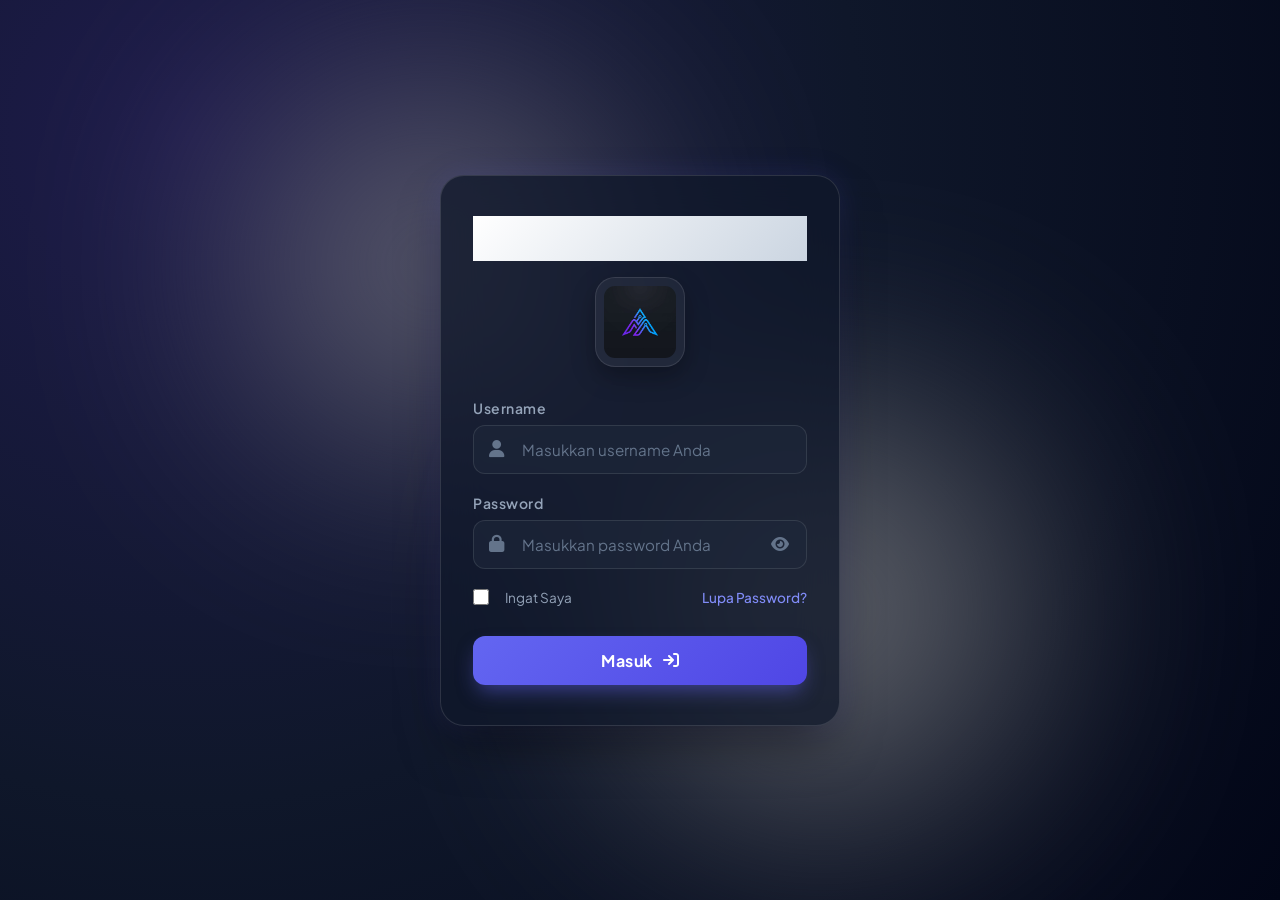
==== index.html @ 8e477de0 "add file" ====
<!DOCTYPE html>
<html lang="id">

<head>
    <meta charset="UTF-8">
    <meta name="viewport" content="width=device-width, initial-scale=1.0">
    <title>Halaman Login</title>
    <link rel="stylesheet" href="style.css">
    <!-- Google Fonts -->
    <link rel="preconnect" href="https://fonts.googleapis.com">
    <link rel="preconnect" href="https://fonts.gstatic.com" crossorigin>
    <link href="https://fonts.googleapis.com/css2?family=Plus+Jakarta+Sans:wght@400;500;600;700;800&display=swap"
        rel="stylesheet">
    <!-- Font Awesome Icons -->
    <link rel="stylesheet" href="https://cdnjs.cloudflare.com/ajax/libs/font-awesome/6.4.0/css/all.min.css">
</head>

<body>
    <div class="login-wrapper">
        <div class="login-card">
            <!-- Header Section -->
            <div class="login-header">
                <h1 class="login-title">LOGIN</h1>
                <!-- Task 4: Script / Image tag to add logo right below the word "LOGIN" -->
                <div class="logo-container">
                    <img src="Asset/logo.png" alt="Logo" id="logo" class="logo-img">
                </div>
            </div>

            <!-- Form Section -->
            <form action="#" method="POST" class="login-form" id="loginForm">
                <!-- Username Input (Task 1: required) -->
                <div class="input-group">
                    <label for="username">Username</label>
                    <div class="input-wrapper">
                        <i class="fa-solid fa-user input-icon"></i>
                        <input type="text" id="username" name="username" placeholder="Masukkan username Anda" required
                            autocomplete="username">
                    </div>
                </div>

                <!-- Password Input (Task 1: required) -->
                <div class="input-group">
                    <label for="password">Password</label>
                    <div class="input-wrapper">
                        <i class="fa-solid fa-lock input-icon"></i>
                        <input type="password" id="password" name="password" placeholder="Masukkan password Anda"
                            required autocomplete="current-password">
                        <button type="button" class="toggle-password" id="togglePassword" aria-label="Lihat password">
                            <i class="fa-solid fa-eye" id="eyeIcon"></i>
                        </button>
                    </div>
                </div>

                <!-- Form Options -->
                <div class="form-options">
                    <label class="remember-me">
                        <input type="checkbox" id="remember">
                        <span class="checkmark"></span>
                        Ingat Saya
                    </label>
                    <a href="#" class="forgot-password">Lupa Password?</a>
                </div>

                <!-- Submit Button -->
                <button type="submit" class="btn-submit">
                    <span>Masuk</span>
                    <i class="fa-solid fa-arrow-right-to-bracket"></i>
                </button>
            </form>
        </div>
    </div>

    <script>
        // Toggle Password Visibility
        const togglePassword = document.getElementById('togglePassword');
        const passwordInput = document.getElementById('password');
        const eyeIcon = document.getElementById('eyeIcon');

        if (togglePassword && passwordInput && eyeIcon) {
            togglePassword.addEventListener('click', function () {
                const type = passwordInput.getAttribute('type') === 'password' ? 'text' : 'password';
                passwordInput.setAttribute('type', type);
                eyeIcon.classList.toggle('fa-eye');
                eyeIcon.classList.toggle('fa-eye-slash');
            });
        }

        // Form Submit Handler Demo
        document.getElementById('loginForm').addEventListener('submit', function (e) {
            e.preventDefault();
            const username = document.getElementById('username').value;
            alert('Login Berhasil! Selamat datang, ' + username);
        });
    </script>
</body>

</html>
---- style.css ----
* {
    margin: 0;
    padding: 0;
    box-sizing: border-box;
    font-family: 'Plus Jakarta Sans', -apple-system, BlinkMacSystemFont, sans-serif;
}

body {
    min-height: 100vh;
    display: flex;
    justify-content: center;
    align-items: center;
    background: radial-gradient(circle at 15% 15%, #1e1b4b 0%, #0f172a 50%, #020617 100%);
    overflow-x: hidden;
    position: relative;
    color: #f8fafc;
}

/* Background animated glow orbs */
body::before,
body::after {
    content: '';
    position: absolute;
    border-radius: 50%;
    filter: blur(120px);
    z-index: 0;
    opacity: 0.6;
    animation: floatOrb 10s ease-in-out infinite alternate;
}

body::before {
    width: 350px;
    height: 350px;
    background: #949494;
    top: 10%;
    left: 20%;
}

body::after {
    width: 400px;
    height: 400px;
    background: #9e9e9e;
    bottom: 10%;
    right: 20%;
    animation-delay: -5s;
}

@keyframes floatOrb {
    0% {
        transform: translate(0, 0) scale(1);
    }

    100% {
        transform: translate(30px, -40px) scale(1.1);
    }
}

.login-wrapper {
    position: relative;
    z-index: 1;
    width: 100%;
    max-width: 440px;
    padding: 20px;
}

.login-card {
    background: rgba(15, 23, 42, 0.75);
    backdrop-filter: blur(20px);
    -webkit-backdrop-filter: blur(20px);
    border: 1px solid rgba(255, 255, 255, 0.12);
    border-radius: 24px;
    padding: 40px 32px;
    box-shadow: 0 25px 50px -12px rgba(0, 0, 0, 0.5),
        0 0 30px rgba(99, 102, 241, 0.15);
    transition: transform 0.3s ease, box-shadow 0.3s ease;
}

.login-card:hover {
    border-color: rgba(99, 102, 241, 0.3);
    box-shadow: 0 30px 60px -12px rgba(0, 0, 0, 0.6),
        0 0 40px rgba(99, 102, 241, 0.25);
}

/* Header Section */
.login-header {
    text-align: center;
    margin-bottom: 32px;
}

.login-title {
    font-size: 2.2rem;
    font-weight: 800;
    letter-spacing: 2px;
    background: linear-gradient(135deg, #ffffff 0%, #cbd5e1 100%);
    /* -webkit-background-clip: text; */
    -webkit-text-fill-color: transparent;
    margin-bottom: 16px;
    text-transform: uppercase;
}

/* Logo container & image */
.logo-container {
    display: flex;
    justify-content: center;
    align-items: center;
    margin-top: 8px;
}

.logo-img {
    width: 90px;
    height: 90px;
    object-fit: contain;
    border-radius: 20px;
    padding: 8px;
    background: rgba(255, 255, 255, 0.05);
    border: 1px solid rgba(255, 255, 255, 0.1);
    box-shadow: 0 10px 25px rgba(0, 0, 0, 0.3);
    transition: transform 0.4s cubic-bezier(0.34, 1.56, 0.64, 1), border-color 0.3s;
}

.logo-img:hover {
    transform: scale(1.08) rotate(2deg);
    border-color: rgba(99, 102, 241, 0.5);
}

/* Form Styles */
.login-form {
    display: flex;
    flex-direction: column;
    gap: 20px;
}

.input-group {
    display: flex;
    flex-direction: column;
    gap: 8px;
}

.input-group label {
    font-size: 0.875rem;
    font-weight: 600;
    color: #94a3b8;
    letter-spacing: 0.5px;
}

.input-wrapper {
    position: relative;
    display: flex;
    align-items: center;
}

.input-icon {
    position: absolute;
    left: 16px;
    color: #64748b;
    font-size: 1.1rem;
    transition: color 0.3s ease;
}

.input-wrapper input {
    width: 100%;
    padding: 14px 16px 14px 48px;
    background: rgba(30, 41, 59, 0.6);
    border: 1.5px solid rgba(255, 255, 255, 0.1);
    border-radius: 12px;
    color: #f8fafc;
    font-size: 0.95rem;
    outline: none;
    transition: all 0.3s ease;
}

.input-wrapper input::placeholder {
    color: #64748b;
}

.input-wrapper input:focus {
    background: rgba(30, 41, 59, 0.9);
    border-color: #6366f1;
    box-shadow: 0 0 0 4px rgba(99, 102, 241, 0.2);
}

.input-wrapper input:focus+.input-icon,
.input-wrapper input:focus~.input-icon {
    color: #818cf8;
}

.toggle-password {
    position: absolute;
    right: 14px;
    background: none;
    border: none;
    color: #64748b;
    cursor: pointer;
    font-size: 1rem;
    padding: 4px;
    display: flex;
    align-items: center;
    justify-content: center;
    transition: color 0.3s ease;
}

.toggle-password:hover {
    color: #818cf8;
}

/* Options (Remember & Forgot) */
.form-options {
    display: flex;
    justify-content: space-between;
    align-items: center;
    font-size: 0.85rem;
}

.remember-me {
    display: flex;
    align-items: center;
    gap: 8px;
    color: #94a3b8;
    cursor: pointer;
    user-select: none;
}

.remember-me input[type="checkbox"] {
    accent-color: #6366f1;
    width: 16px;
    height: 16px;
    cursor: pointer;
}

.forgot-password {
    color: #818cf8;
    text-decoration: none;
    font-weight: 500;
    transition: color 0.3s ease;
}

.forgot-password:hover {
    color: #a5b4fc;
    text-decoration: underline;
}

/* Submit Button */
.btn-submit {
    width: 100%;
    padding: 14px;
    margin-top: 10px;
    background: linear-gradient(135deg, #6366f1 0%, #4f46e5 100%);
    border: none;
    border-radius: 12px;
    color: #ffffff;
    font-size: 1rem;
    font-weight: 700;
    letter-spacing: 0.5px;
    cursor: pointer;
    display: flex;
    justify-content: center;
    align-items: center;
    gap: 10px;
    box-shadow: 0 10px 20px -5px rgba(99, 102, 241, 0.5);
    transition: all 0.3s cubic-bezier(0.34, 1.56, 0.64, 1);
}

.btn-submit:hover {
    background: linear-gradient(135deg, #4f46e5 0%, #4338ca 100%);
    transform: translateY(-2px);
    box-shadow: 0 15px 25px -5px rgba(99, 102, 241, 0.6);
}

.btn-submit:active {
    transform: translateY(0);
}
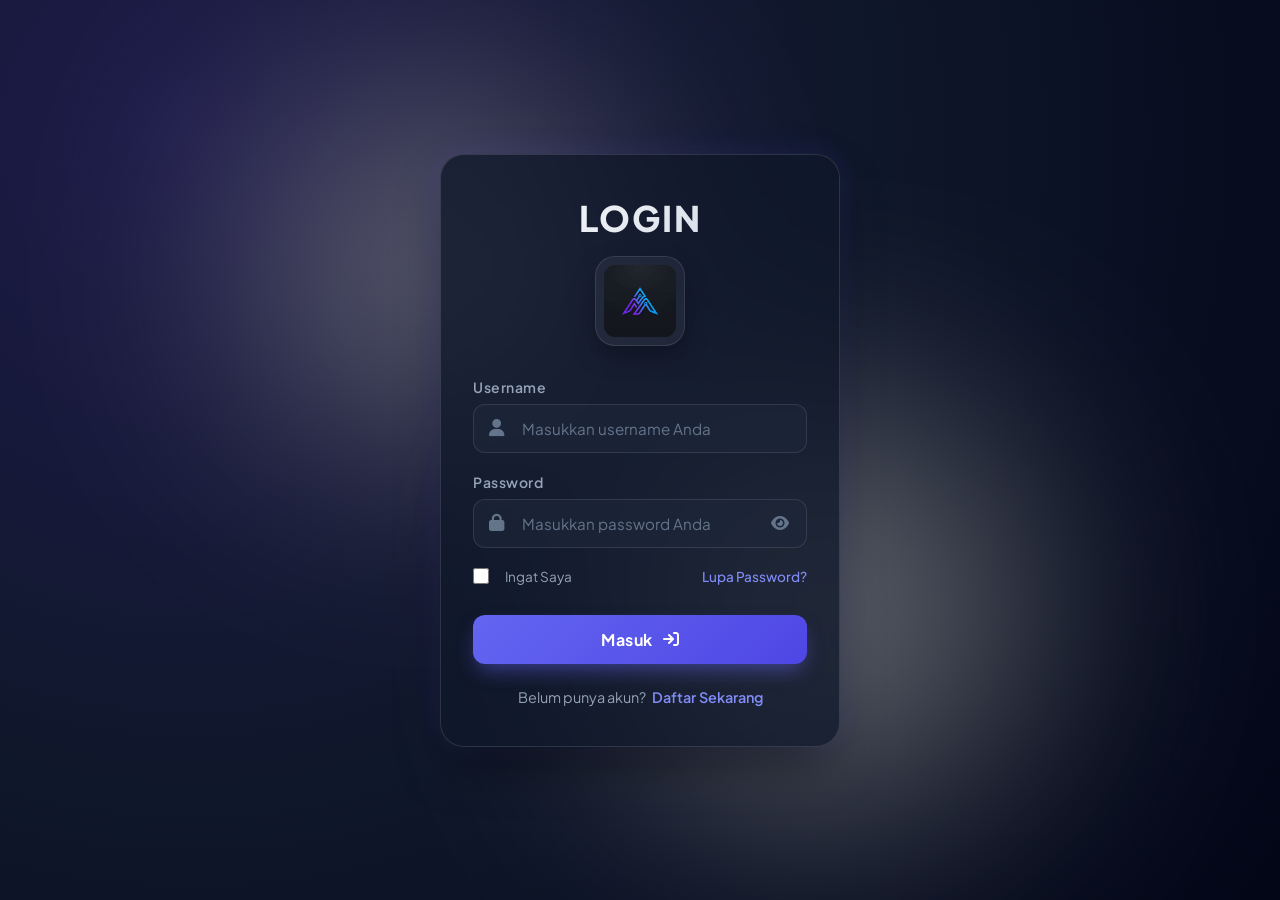
==== commit bc4c7579: "update" ====
--- a/index.html
+++ b/index.html
@@ -68,6 +68,11 @@
                     <i class="fa-solid fa-arrow-right-to-bracket"></i>
                 </button>
             </form>
+
+            <!-- Bottom Redirect Link -->
+            <div class="form-footer">
+                <p>Belum punya akun? <a href="register.html" class="link-redirect">Daftar Sekarang</a></p>
+            </div>
         </div>
     </div>
 
--- a/style.css
+++ b/style.css
@@ -92,7 +92,7 @@
     font-weight: 800;
     letter-spacing: 2px;
     background: linear-gradient(135deg, #ffffff 0%, #cbd5e1 100%);
-    /* -webkit-background-clip: text; */
+    -webkit-background-clip: text;
     -webkit-text-fill-color: transparent;
     margin-bottom: 16px;
     text-transform: uppercase;
@@ -268,4 +268,164 @@
 
 .btn-submit:active {
     transform: translateY(0);
+}
+
+/* Register Page & Grid Layout */
+.register-wrapper {
+    position: relative;
+    z-index: 1;
+    width: 100%;
+    max-width: 720px;
+    padding: 20px;
+}
+
+.form-grid {
+    display: grid;
+    grid-template-columns: repeat(2, 1fr);
+    gap: 16px;
+}
+
+.full-width {
+    grid-column: span 2;
+}
+
+/* Select Dropdown Styling */
+.input-wrapper select {
+    width: 100%;
+    padding: 14px 40px 14px 48px;
+    background: rgba(30, 41, 59, 0.6);
+    border: 1.5px solid rgba(255, 255, 255, 0.1);
+    border-radius: 12px;
+    color: #f8fafc;
+    font-size: 0.95rem;
+    outline: none;
+    transition: all 0.3s ease;
+    appearance: none;
+    -webkit-appearance: none;
+    -moz-appearance: none;
+    cursor: pointer;
+}
+
+.input-wrapper select option {
+    background-color: #0f172a;
+    color: #f8fafc;
+}
+
+.input-wrapper select:focus {
+    background: rgba(30, 41, 59, 0.9);
+    border-color: #6366f1;
+    box-shadow: 0 0 0 4px rgba(99, 102, 241, 0.2);
+}
+
+.input-wrapper select:focus + .input-icon {
+    color: #818cf8;
+}
+
+.select-wrapper {
+    position: relative;
+}
+
+.select-wrapper::after {
+    content: '\f107';
+    font-family: 'Font Awesome 6 Free';
+    font-weight: 900;
+    position: absolute;
+    right: 16px;
+    color: #64748b;
+    pointer-events: none;
+    transition: color 0.3s ease;
+}
+
+.select-wrapper:focus-within::after {
+    color: #818cf8;
+}
+
+/* Date Picker Styling */
+.input-wrapper input[type="date"] {
+    color-scheme: dark;
+}
+
+.input-wrapper input[type="date"]::-webkit-calendar-picker-indicator {
+    cursor: pointer;
+    filter: invert(0.8);
+    opacity: 0.7;
+    transition: opacity 0.3s ease;
+}
+
+.input-wrapper input[type="date"]::-webkit-calendar-picker-indicator:hover {
+    opacity: 1;
+}
+
+/* Textarea Styling */
+.textarea-wrapper {
+    align-items: flex-start;
+}
+
+.textarea-wrapper .input-icon {
+    top: 16px;
+}
+
+.textarea-wrapper textarea {
+    width: 100%;
+    padding: 14px 16px 14px 48px;
+    background: rgba(30, 41, 59, 0.6);
+    border: 1.5px solid rgba(255, 255, 255, 0.1);
+    border-radius: 12px;
+    color: #f8fafc;
+    font-size: 0.95rem;
+    outline: none;
+    transition: all 0.3s ease;
+    resize: vertical;
+    min-height: 90px;
+    font-family: inherit;
+}
+
+.textarea-wrapper textarea::placeholder {
+    color: #64748b;
+}
+
+.textarea-wrapper textarea:focus {
+    background: rgba(30, 41, 59, 0.9);
+    border-color: #6366f1;
+    box-shadow: 0 0 0 4px rgba(99, 102, 241, 0.2);
+}
+
+.textarea-wrapper textarea:focus + .input-icon {
+    color: #818cf8;
+}
+
+/* Bottom Form Footer Link */
+.form-footer {
+    margin-top: 24px;
+    text-align: center;
+    font-size: 0.9rem;
+    color: #94a3b8;
+}
+
+.link-redirect {
+    color: #818cf8;
+    text-decoration: none;
+    font-weight: 600;
+    margin-left: 4px;
+    transition: color 0.3s ease;
+}
+
+.link-redirect:hover {
+    color: #a5b4fc;
+    text-decoration: underline;
+}
+
+/* Responsive Styles */
+@media (max-width: 640px) {
+    .form-grid {
+        grid-template-columns: 1fr;
+    }
+
+    .full-width {
+        grid-column: span 1;
+    }
+
+    .login-card {
+        padding: 32px 20px;
+    }
 }
